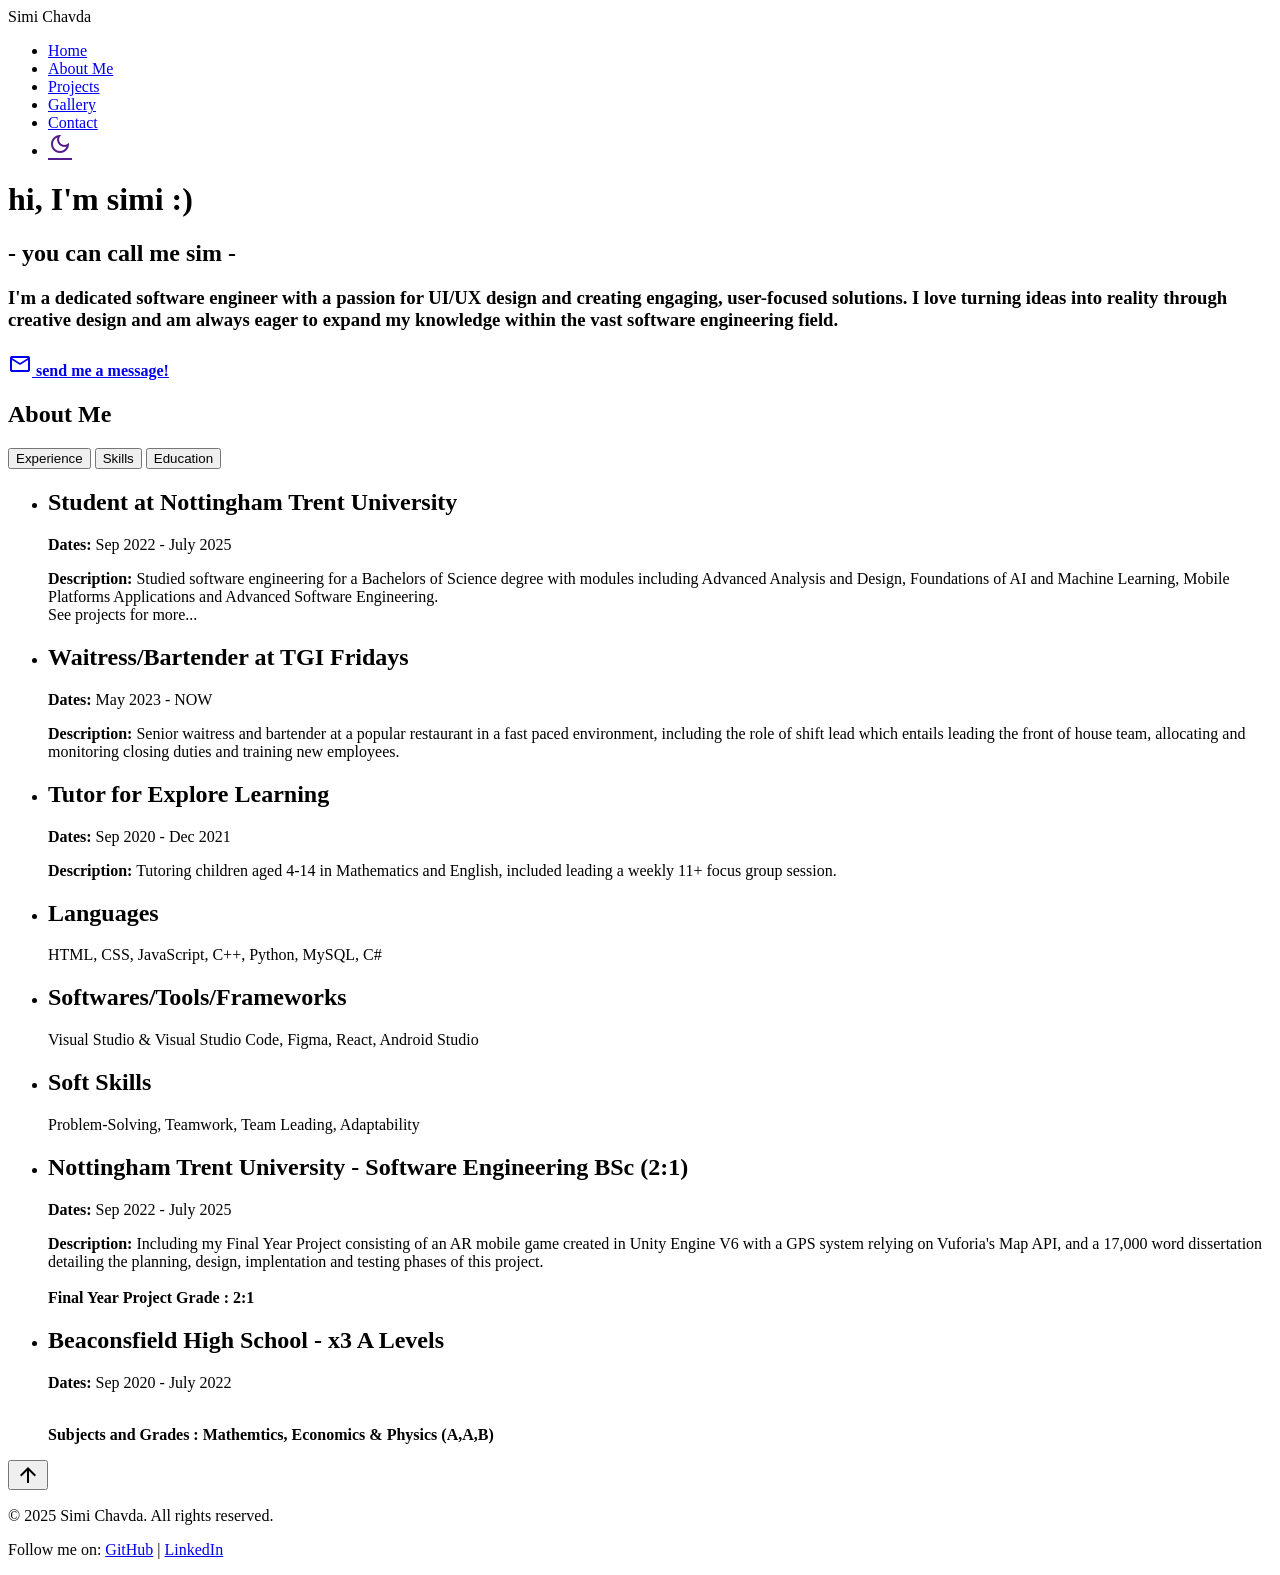
==== index.html @ eca9be68 "Add files via upload" ====
<!DOCTYPE html>
<html lang="en">


<head>
    <meta charset="UTF-8">
    <meta name="viewport" content="width=device-width, initial-scale=1.0">


    <title>Simi Chavda</title>

    <link rel="stylesheet" href="css/style.css">
    <link rel="stylesheet" href="css/nav.css">
    <script src="https://code.jquery.com/jquery-3.7.1.js" integrity="sha256-eKhayi8LEQwp4NKxN+CfCh+3qOVUtJn3QNZ0TciWLP4=" crossorigin="anonymous"></script>
    <script src="js/script.js"></script>
    

    <link href="https://fonts.googleapis.com/css2?family=Racing+Sans+One&family=Slabo+27px&display=swap" rel="stylesheet">
    <link rel="stylesheet" href="https://fonts.googleapis.com/css2?family=Cinzel:wght@400..900&family=Nanum+Myeongjo&display=swap" />
    <link rel="stylesheet" href="https://fonts.googleapis.com/css2?family=Material+Symbols+Outlined" />
</head>



<body>
    <header>
        <nav class="navbar">
            <div class="logo">Simi Chavda</div>
            <ul class="nav-links">
                <li><a class="active item" href="index.html">Home</a></li>
                <li><a class="item" href="#about-me">About Me</a></li>
                <li><a class="item" href="projects.html">Projects</a></li>
                <li><a class="item" href="gallery.html">Gallery</a></li>
                <li><a class="item" href="contact.html">Contact</a></li>
                <li><a id="appearance-button" href="" class="material-symbols-outlined navicon">dark_mode</a></li>
            </ul>
        </nav>
    </header>

    <main>
        <h1 class="typing-animation">hi, I'm simi :) </h1>
        <h2>- you can call me sim -</h2>
        <h3>I'm a dedicated software engineer with a passion for UI/UX design and creating engaging, user-focused solutions. I love turning ideas into reality through creative design and am always eager to expand my knowledge within the vast software engineering field. </h3>
        <h4> <a id="mail-button" href="contact.html"><span class="material-symbols-outlined icon">mail</span> send me a message!</a></h4>
    </main>


    <section id="about-me" class="about-me">
        <h2>About Me</h2>
            <div class="about-tabs">
                <button class="tab-button active" data-tab="experience">Experience</button>
                <button class="tab-button" data-tab="skills">Skills</button>
                <button class="tab-button" data-tab="education">Education</button>
            </div>
            <div class="tab-content active" id="experience">
                <ul class="experience-list">
                    <li>
                        <h1>Student at Nottingham Trent University</h1>
                        <p><strong>Dates:</strong> Sep 2022 - July 2025</p>
                        <p><strong>Description:</strong> Studied software engineering for a Bachelors of Science degree with modules including Advanced Analysis and Design, Foundations of AI and Machine Learning, Mobile Platforms Applications and Advanced Software Engineering. <br> See projects for more...</p>
                    </li>
                    <li>
                        <h1>Waitress/Bartender at TGI Fridays</h1>
                        <p><strong>Dates:</strong> May 2023 - NOW</p>
                        <p><strong>Description:</strong> Senior waitress and bartender at a popular restaurant in a fast paced environment, including the role of shift lead which entails leading the front of house team, allocating and monitoring closing duties and training new employees.</p>
                    </li>
                    <li>
                        <h1>Tutor for Explore Learning</h1>
                        <p><strong>Dates:</strong> Sep 2020 - Dec 2021</p>
                        <p><strong>Description:</strong> Tutoring children aged 4-14 in Mathematics and English, included leading a weekly 11+ focus group session.</p>
                    </li>
                </ul>
            </div>
            <div class="tab-content" id="skills">
                <ul>
                    <li>
                        <h1>Languages</h1>
                        <p>HTML, CSS, JavaScript, C++, Python, MySQL, C#</p>
                    </li>
                    <li>
                        <h1>Softwares/Tools/Frameworks</h1>
                        <p>Visual Studio & Visual Studio Code, Figma, React, Android Studio</p>
                    </li>
                    <li>
                        <h1>Soft Skills</h1>
                        <p>Problem-Solving, Teamwork, Team Leading, Adaptability</p>
                    </li>
                </ul>
            </div>
            <div class="tab-content" id="education">
                <ul>
                    <li>
                        <h1>Nottingham Trent University - Software Engineering BSc (2:1)</h1>
                        <p><strong>Dates:</strong> Sep 2022 - July 2025</p>
                        <p><strong>Description:</strong> Including my Final Year Project consisting of an AR mobile game created in Unity Engine V6 with a GPS system relying on Vuforia's Map API, and a 17,000 word dissertation detailing the planning, design, implentation and testing phases of this project. <br><br><strong>Final Year Project Grade : 2:1 </strong></p>
                    </li>
                    <li>
                        <h1>Beaconsfield High School - x3 A Levels</h1>
                        <p><strong>Dates:</strong> Sep 2020 - July 2022</p>
                        <p><br><strong>Subjects and Grades : Mathemtics, Economics & Physics (A,A,B)</strong></p>
                    </li>
                </ul>
            </div>
    </section>

    <button id="back-to-top" class="material-symbols-outlined">arrow_upward</button>

    <footer>
        <div class="footer-info">
            <p>&copy; 2025 Simi Chavda. All rights reserved.</p>
            <p>Follow me on:
                <a href="https://github.com/simichavda" target="_blank">GitHub</a> |
                <a href="https://linkedin.com" target="_blank">LinkedIn</a>
            </p>
        </div>
    </footer>


</body>
</html>
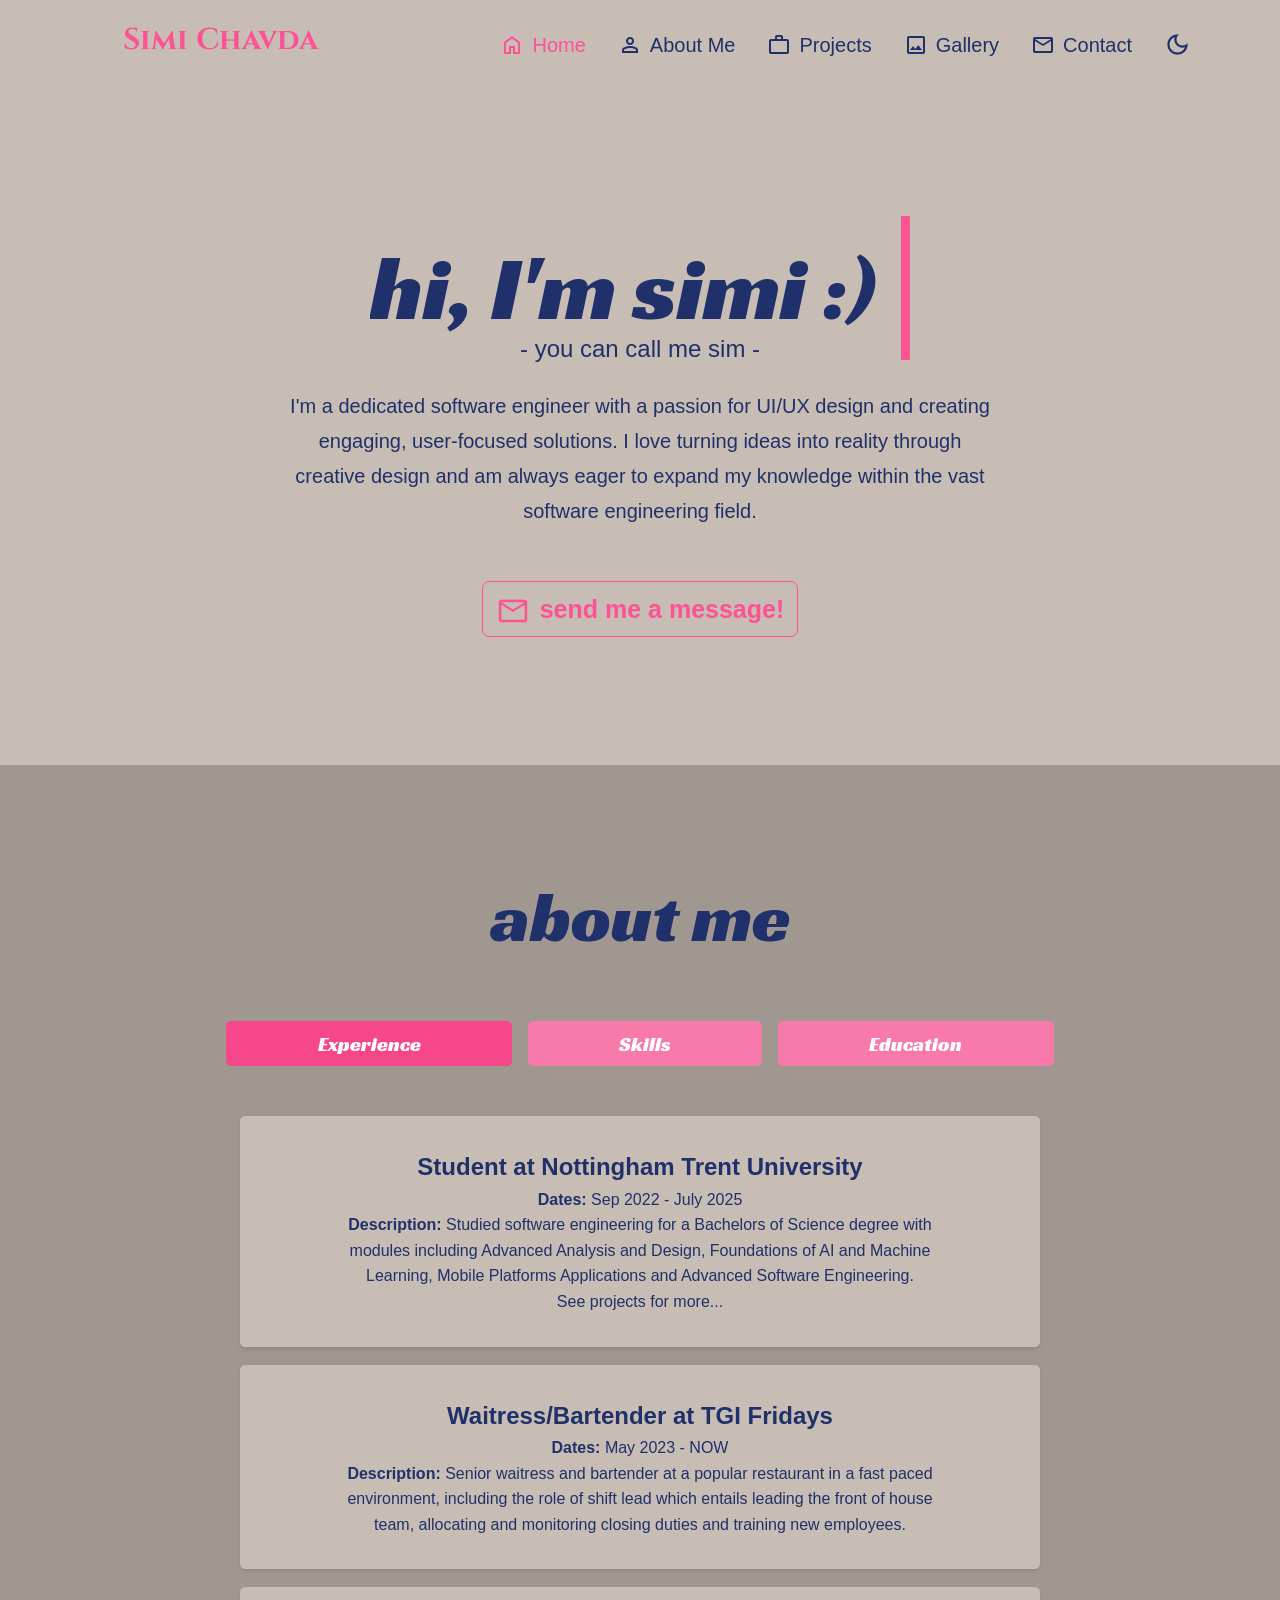
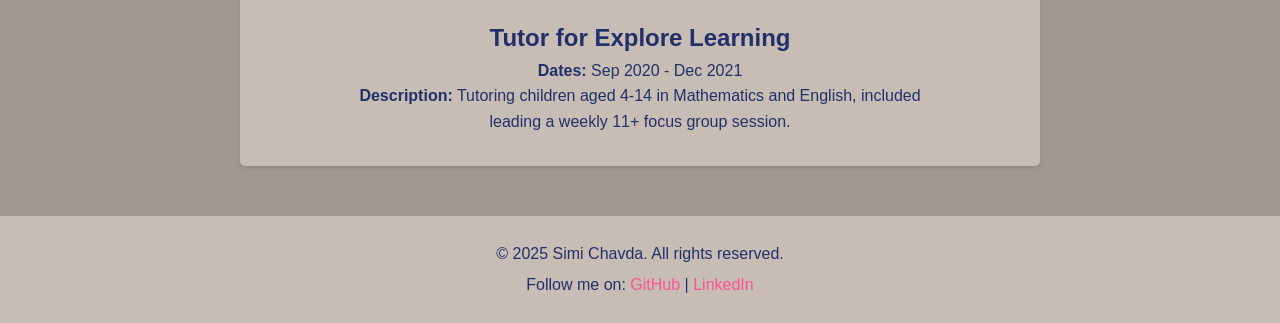
==== commit b24cea94: "Enhance navigation with icons and update heading Updated navigation links to include icons and chang" ====
--- a/index.html
+++ b/index.html
@@ -27,12 +27,12 @@
         <nav class="navbar">
             <div class="logo">Simi Chavda</div>
             <ul class="nav-links">
-                <li><a class="active item" href="index.html">Home</a></li>
-                <li><a class="item" href="#about-me">About Me</a></li>
-                <li><a class="item" href="projects.html">Projects</a></li>
-                <li><a class="item" href="gallery.html">Gallery</a></li>
-                <li><a class="item" href="contact.html">Contact</a></li>
-                <li><a id="appearance-button" href="" class="material-symbols-outlined navicon">dark_mode</a></li>
+                <li><a class="active item" href="index.html"><span class="material-symbols-outlined">home</span><span class="nav-text">Home</span></a></li>
+                <li><a class="item" href="#about-me"><span class="material-symbols-outlined">person</span><span class="nav-text">About Me</span></a></li>
+                <li><a class="item" href="projects.html"><span class="material-symbols-outlined">work</span><span class="nav-text">Projects</span></a></li>
+                <li><a class="item" href="gallery.html"><span class="material-symbols-outlined">image</span><span class="nav-text">Gallery</span></a></li>
+                <li><a class="item" href="contact.html"><span class="material-symbols-outlined">mail</span><span class="nav-text">Contact</span></a></li>
+                <li><a id="appearance-button" href="" class="material-symbols-outlined">dark_mode</a></li>
             </ul>
         </nav>
     </header>
@@ -46,7 +46,7 @@
 
 
     <section id="about-me" class="about-me">
-        <h2>About Me</h2>
+        <h2>about me</h2>
             <div class="about-tabs">
                 <button class="tab-button active" data-tab="experience">Experience</button>
                 <button class="tab-button" data-tab="skills">Skills</button>
@@ -117,4 +117,4 @@
 
 
 </body>
-</html>+</html>
--- a/css/style.css
+++ b/css/style.css
@@ -0,0 +1,314 @@
+@import url('https://fonts.googleapis.com/css2?family=Material+Symbols+Outlined');
+
+html {
+    scroll-behavior: smooth; 
+}
+
+
+* {
+    margin: 0;
+    padding: 0;
+    box-sizing: border-box;
+}
+
+html {
+    scroll-behavior: smooth;
+}
+
+:root {
+    --background-light: #c8bdb4;
+    --background-dark: #0d1224;
+    --text-light: #20306a;
+    --text-dark: #c8bdb4;
+    --text-inverse-light: #f5f5f5;
+    --text-inverse-dark: #474747;
+
+    --background: var(--background-light);
+    --nav: var(--nav-light);
+    --text: var(--text-light);
+    --text-inverse: var(--text-inverse-light);
+}
+
+:root.dark {
+    --background: var(--background-dark);
+    --nav: var(--nav-dark);
+    --text: var(--text-dark);
+    --text-inverse: var(--text-inverse-dark);
+}
+
+
+.material-symbols-outlined {
+    font-variation-settings:
+        'FILL' 0, 
+        'wght' 300, 
+        'GRAD' 0, 
+}
+    
+
+body {
+    background-color: var(--background);
+    font-family: Arial, sans-serif;
+    line-height: 1.6;
+}
+
+main {
+    display: flex;
+    align-items: center;
+    justify-content: center;
+    flex-direction: column;
+    width: 80vw;
+    height: 75vh;
+    margin: auto;
+    border-radius: 8px;
+    text-align: center;
+}
+
+    main h1 {
+        font-size: 90px;
+        color: var(--text);
+        font-family: "Racing Sans One", sans-serif;
+        font-weight: 100;
+        margin-bottom: -35px;
+        padding-right: 25px
+    }
+
+    .typing-animation {
+        display: inline-block;
+        white-space: nowrap;
+        overflow: hidden; 
+        border-right: 9px solid #fd5294; 
+        animation: typing 3s steps(30, end), smooth-blink 1.2s infinite 3s; 
+
+    }
+    
+    @keyframes typing {
+        from { width: 0; }
+        to { width: 550px; }
+    }
+    
+
+    @keyframes smooth-blink {
+        0%, 100% { opacity: 1; } 
+        50% { border-color: transparent; }
+    }
+    
+    
+
+    main h2 {
+        font-size: 24px;
+        color: var(--text);
+        font-weight: 10;
+        margin-top: 5px;
+    }
+
+    main h3 {
+        font-size: 20px;
+        color: var(--text);
+        font-weight: 10;
+        margin-top: 20px;
+        width: 700px;
+        line-height: 35px;
+    }
+
+    #mail-button .material-symbols-outlined {
+        font-size: 34px;
+        margin-right: 3px;
+        vertical-align: middle;
+    }
+
+    main h4 {
+        font-size: 25px;
+        margin-top: 50px;
+        padding: 10px;
+    }
+
+    main h4 a {
+        text-decoration: none;
+        color: #fd5294;
+        padding: 13px;
+        border: 1px solid #fd5294;
+        border-radius: 7px;
+    }
+
+    main h4 a:hover {
+        text-decoration: none;
+        color: var(--text);
+        border-color: var(--text);
+        transition-duration: 0.5s;
+    }
+
+.about-me {
+    background: rgba(0, 0, 0, 0.2); 
+    color: var(--text);
+    padding: 2rem;
+    text-align: center;
+}
+
+    .about-me h2 {
+        margin-top: 4rem;
+        margin-bottom: 3rem;
+        font-family: "Racing Sans One", sans-serif;
+        font-size: 70px;
+        font-weight: 100;
+    }
+
+    .about-me p {
+        font-size: 1rem;
+        line-height: 1.6;
+        max-width: 600px;
+        margin: 0 auto;
+    }
+
+    .about-tabs {
+        display: flex;
+        justify-content: center;
+        gap: 1rem;
+        margin-bottom: 1.5rem;
+      }
+      
+      .tab-button {
+        padding: 0.6rem 7.5%;
+        border: none;
+        border-radius: 5px;
+        background: #f77aaa;
+        color: white;
+        font-size: 1.25rem;
+        cursor: pointer;
+        font-family: "Racing Sans One", sans-serif;
+      }
+      
+      .tab-button:hover {
+        background: #f5478a;
+        transition-duration: 0.7s;
+      }
+      
+      .tab-button.active {
+        background: #f5478a;
+      }
+      
+      .tab-content {
+        display: none;
+        animation: fadeIn 0.5s ease;
+
+      }
+      
+      .tab-content.active {
+        display: block;
+      }
+      
+      .tab-content h3 {
+        margin-bottom: 0.5rem;
+        color: var(--text);
+      }
+      
+      .tab-content ul {
+        list-style-type: none;
+        padding: 0;
+        margin-top: 50px;
+      }
+      
+      .tab-content ul li {
+        background: var(--background);
+        margin: auto;
+        margin-bottom: 18px;
+        padding: 2rem;
+        border-radius: 5px;
+        box-shadow: 0 2px 4px rgba(0, 0, 0, 0.1);
+        width: 800px;
+      }
+
+#back-to-top {
+    position: fixed;           
+    bottom: 20px;
+    right: 20px;  
+    background-color: #ff76a6;
+    color: #ffffff;
+    border: none;
+    padding: 15px;
+    font-size: 24px;
+    border-radius: 50%;
+    display: none;
+    cursor: pointer;
+}
+    
+    #back-to-top:hover {
+        background-color: #f94084;
+        transition-duration: 0.7s;
+    }
+
+@media (max-width: 768px) {
+    .nav-links {
+        display: flex;
+        flex-direction: row;
+        width: 100%;
+        justify-content: space-around;
+    }
+
+    .typing-animation {
+        display: inline-block;
+        white-space: nowrap;
+        overflow: hidden; 
+        border-right: 9px solid #fd5294; 
+        animation: typing 3s steps(30, end), smooth-blink 1.2s infinite 3s; 
+    }
+
+    @keyframes typing {
+        from { width: 0; }
+        to { width: 250px; }
+    }
+    
+
+    @keyframes smooth-blink {
+        0%, 100% { opacity: 1; } 
+        50% { border-color: transparent; }
+    }
+    
+
+    main h1 {
+        margin-top: 60px;
+        font-size: 40px;
+    }
+
+    main h2 {
+        margin-top: 25px;
+        font-size: 18px;
+    }
+
+    main h3 {
+        font-size: 16px;
+        width: auto;
+        line-height: 25px;
+        padding: 0 10px;
+    }
+
+    main h4 {
+        font-size: 16px;
+    }
+
+    .about-tabs {
+        max-width: 200px;
+        margin: 20px auto;
+    }
+    
+    .tab-button {
+        font-size: 18px;
+        font-weight: 0;
+    }
+
+    .tab-content ul li {
+        font-size: 10px;
+        width: 90vw;
+        margin: auto;
+        margin-bottom: 18px;
+        padding: 1rem;
+    }
+
+    .tab-content.active li {
+        width: 90vw;
+        margin-left: -10px
+    }
+
+    .about-me h2 {
+        font-size: 40px;
+    }
+}
--- a/css/nav.css
+++ b/css/nav.css
@@ -0,0 +1,107 @@
+header {
+    color: #ca6189;
+}
+
+.navbar {
+    max-width: 1150px; 
+    margin: 0 auto; 
+    padding: 0 15px;
+    display: flex;
+    justify-content: space-between;
+    align-items: center;
+    padding: 1rem;
+}
+
+.logo {
+    margin-left: 2rem;
+    margin-top: -10px;
+    padding: 10px;
+    font-size: 30px;
+    font-weight: bold;
+    font-family: Cinzel;
+    color: #fd5294;
+}
+
+.nav-links {
+    list-style: none;
+    display: flex;
+
+}
+
+    .nav-links li {
+        margin-left: 1rem;
+        font-size: 20px;
+    }
+
+    .nav-links a {
+        color: var(--text);
+        text-decoration: none;
+        padding: 0.5rem;
+        display: inline-flex;
+        align-items: center;
+        gap: 0.5rem;
+    }
+
+    #appearance-button.material-symbols-outlined {
+        font-size: 27px;
+        margin-top: 2px;
+    }
+
+        .nav-links a:hover {
+            color: #fd5294;
+            border-radius: 5px;
+            transition-duration: 0.4s;
+        }
+
+        .nav-links .active {
+            color: #fd5294; 
+        }
+
+footer {
+    background-color: var(--background);
+    color: var(--text);
+    padding: 20px 0;
+    text-align: center;
+}
+        
+.footer-info p {
+    margin: 5px 0;
+}
+        
+.footer-info a {
+    color: #fd5294;
+    text-decoration: none;
+    transition: color 0.3s;
+}
+        
+.footer-info a:hover {
+    color: #fff;
+}
+
+@media (max-width: 768px) {
+    .navbar {
+        padding: 0.5rem;
+    }
+
+    .logo {
+        display: none;
+    }
+
+    .nav-links li {
+        margin-left: 0;
+        text-align: center;
+    }
+
+    .nav-links a {
+        padding: 0.5rem;
+        justify-content: center;
+    }
+
+    .nav-text {
+        display: none;
+    }
+
+    .nav-links .material-symbols-outlined {
+        font-size: 24px;
+    }
+}
